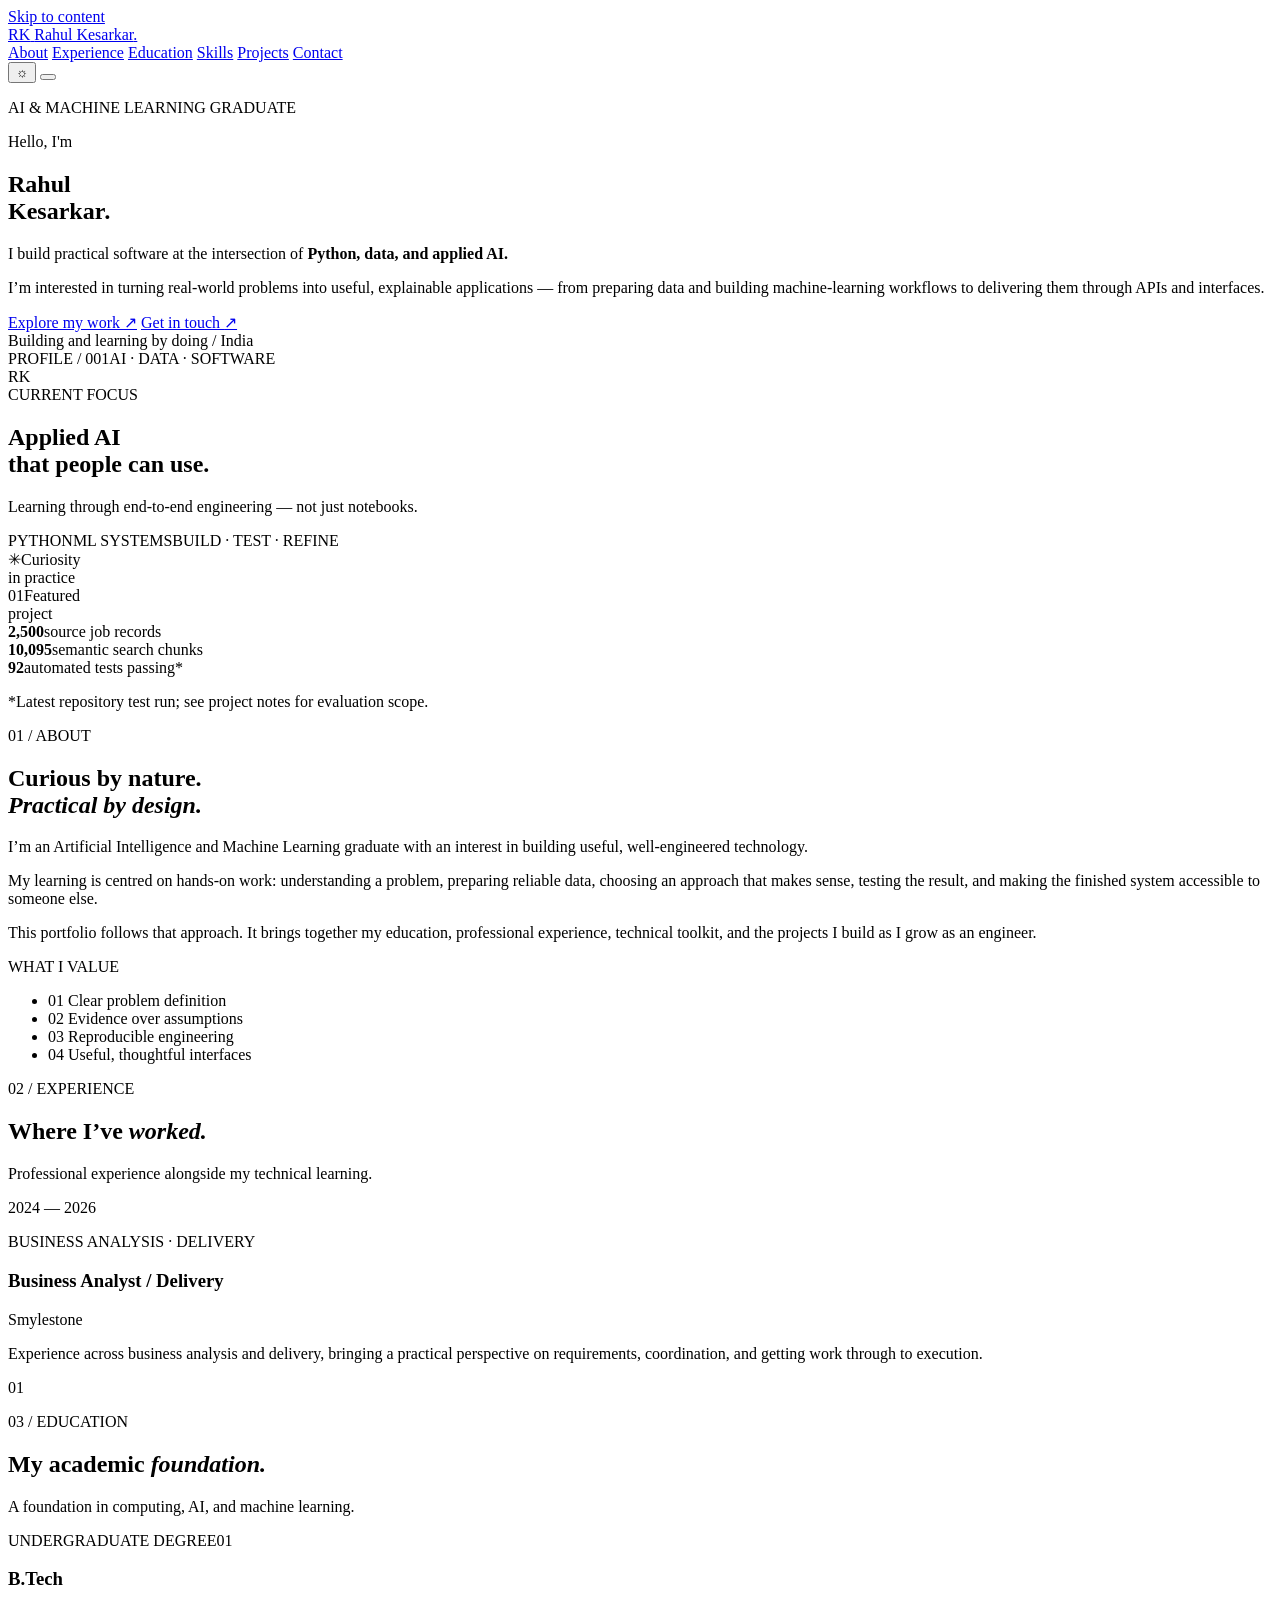
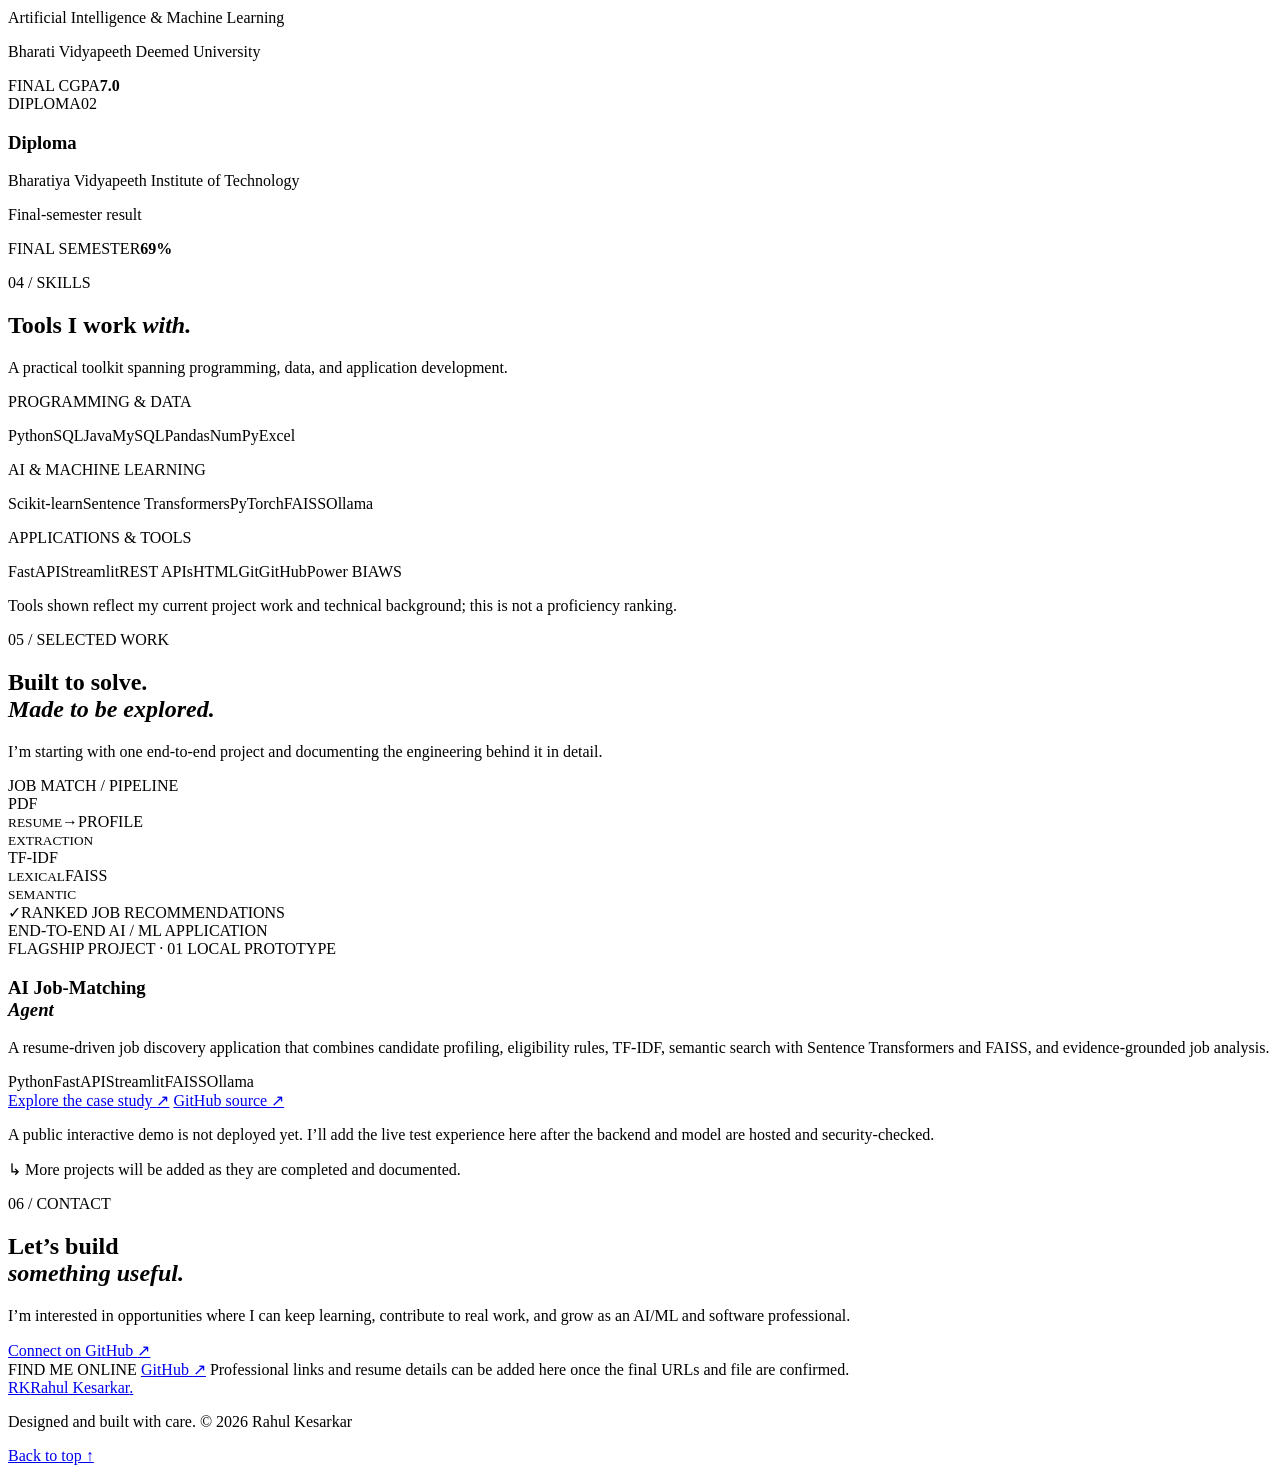
==== docs/index.html @ e71d7a80 "Build complete personal portfolio homepage" ====
<!doctype html>
<html lang="en">
<head>
  <meta charset="utf-8">
  <meta name="viewport" content="width=device-width, initial-scale=1">
  <meta name="theme-color" content="#0a1111">
  <meta name="description" content="Rahul Kesarkar — Artificial Intelligence and Machine Learning graduate building practical Python, data, and AI applications.">
  <meta property="og:title" content="Rahul Kesarkar | AI & Machine Learning">
  <meta property="og:description" content="A personal portfolio featuring applied AI/ML work, experience, education, and skills.">
  <title>Rahul Kesarkar — AI & Machine Learning</title>
  <link rel="preconnect" href="https://fonts.googleapis.com">
  <link rel="preconnect" href="https://fonts.gstatic.com" crossorigin>
  <link href="https://fonts.googleapis.com/css2?family=DM+Mono:wght@400;500&family=DM+Sans:wght@400;500;600;700&family=Manrope:wght@400;500;600;700;800&display=swap" rel="stylesheet">
  <link rel="stylesheet" href="assets/css/site.css">
  <script src="assets/js/site.js" defer></script>
</head>
<body>
  <a class="skip-link" href="#main">Skip to content</a>
  <header class="site-header">
    <div class="nav-shell">
      <a class="brand" href="#home" aria-label="Rahul Kesarkar home">
        <span class="brand-mark">RK</span>
        <span class="brand-name">Rahul Kesarkar<span class="brand-dot">.</span></span>
      </a>
      <nav class="desktop-nav" aria-label="Main navigation">
        <a href="#about">About</a>
        <a href="#experience">Experience</a>
        <a href="#education">Education</a>
        <a href="#skills">Skills</a>
        <a href="#projects">Projects</a>
        <a href="#contact">Contact</a>
      </nav>
      <div class="nav-actions">
        <button class="theme-toggle" type="button" aria-label="Switch to light theme" title="Toggle colour theme">
          <span class="theme-icon" aria-hidden="true">☼</span>
        </button>
        <button class="menu-toggle" type="button" aria-expanded="false" aria-controls="mobile-nav" aria-label="Open menu">
          <span></span><span></span>
        </button>
      </div>
    </div>
    <nav class="mobile-nav" id="mobile-nav" aria-label="Mobile navigation" hidden>
      <a href="#about">About</a>
      <a href="#experience">Experience</a>
      <a href="#education">Education</a>
      <a href="#skills">Skills</a>
      <a href="#projects">Projects</a>
      <a href="#contact">Contact</a>
    </nav>
  </header>

  <main id="main">
    <section class="hero section-shell" id="home">
      <div class="hero-copy" data-reveal>
        <p class="eyebrow"><span class="eyebrow-line"></span> AI & MACHINE LEARNING GRADUATE</p>
        <p class="hero-intro">Hello, I'm</p>
        <h1>Rahul<br><span>Kesarkar</span><i class="hero-period">.</i></h1>
        <p class="hero-lede">I build practical software at the intersection of <strong>Python, data, and applied AI.</strong></p>
        <p class="hero-description">I’m interested in turning real-world problems into useful, explainable applications — from preparing data and building machine-learning workflows to delivering them through APIs and interfaces.</p>
        <div class="hero-cta">
          <a class="button button-primary" href="#projects">Explore my work <span aria-hidden="true">↗</span></a>
          <a class="text-link" href="#contact">Get in touch <span aria-hidden="true">↗</span></a>
        </div>
        <div class="hero-meta">
          <span><span class="status-dot"></span> Building and learning by doing</span>
          <span class="meta-divider">/</span>
          <span>India</span>
        </div>
      </div>

      <div class="hero-art" data-reveal>
        <div class="orbit orbit-one"></div>
        <div class="orbit orbit-two"></div>
        <div class="profile-panel">
          <div class="panel-topline"><span>PROFILE / 001</span><span>AI · DATA · SOFTWARE</span></div>
          <div class="monogram">R<span>K</span></div>
          <div class="profile-caption">
            <span class="micro-label">CURRENT FOCUS</span>
            <h2>Applied AI<br>that people can use.</h2>
            <p>Learning through end-to-end engineering — not just notebooks.</p>
          </div>
          <div class="panel-bottomline"><span>PYTHON</span><span>ML SYSTEMS</span><span>BUILD · TEST · REFINE</span></div>
        </div>
        <div class="floating-note note-top"><span class="note-symbol">✳</span><span>Curiosity<br>in practice</span></div>
        <div class="floating-note note-bottom"><span class="note-number">01</span><span>Featured<br>project</span></div>
      </div>
    </section>

    <section class="proof-strip section-shell" aria-label="Featured project facts" data-reveal>
      <div class="proof-item"><strong>2,500</strong><span>source job records</span></div>
      <div class="proof-item"><strong>10,095</strong><span>semantic search chunks</span></div>
      <div class="proof-item"><strong>92</strong><span>automated tests passing*</span></div>
      <p class="proof-note">*Latest repository test run; see project notes for evaluation scope.</p>
    </section>

    <section class="content-section section-shell" id="about">
      <div class="section-heading" data-reveal>
        <p class="eyebrow">01 / ABOUT</p>
        <h2>Curious by nature.<br><em>Practical by design.</em></h2>
      </div>
      <div class="about-grid">
        <div class="about-main" data-reveal>
          <p class="body-lead">I’m an Artificial Intelligence and Machine Learning graduate with an interest in building useful, well-engineered technology.</p>
          <p>My learning is centred on hands-on work: understanding a problem, preparing reliable data, choosing an approach that makes sense, testing the result, and making the finished system accessible to someone else.</p>
          <p>This portfolio follows that approach. It brings together my education, professional experience, technical toolkit, and the projects I build as I grow as an engineer.</p>
        </div>
        <div class="about-aside" data-reveal>
          <div class="aside-rule"></div>
          <p class="micro-label">WHAT I VALUE</p>
          <ul class="value-list">
            <li><span>01</span> Clear problem definition</li>
            <li><span>02</span> Evidence over assumptions</li>
            <li><span>03</span> Reproducible engineering</li>
            <li><span>04</span> Useful, thoughtful interfaces</li>
          </ul>
        </div>
      </div>
    </section>

    <section class="content-section section-shell" id="experience">
      <div class="section-heading section-heading-row" data-reveal>
        <div><p class="eyebrow">02 / EXPERIENCE</p><h2>Where I’ve <em>worked.</em></h2></div>
        <p class="section-aside-copy">Professional experience alongside my technical learning.</p>
      </div>
      <article class="timeline-card" data-reveal>
        <div class="timeline-date">2024 — 2026</div>
        <div class="timeline-marker"><span></span></div>
        <div class="timeline-content">
          <p class="micro-label">BUSINESS ANALYSIS · DELIVERY</p>
          <h3>Business Analyst / Delivery</h3>
          <p class="company-name">Smylestone</p>
          <p class="timeline-description">Experience across business analysis and delivery, bringing a practical perspective on requirements, coordination, and getting work through to execution.</p>
        </div>
        <span class="timeline-index">01</span>
      </article>
    </section>

    <section class="content-section section-shell" id="education">
      <div class="section-heading section-heading-row" data-reveal>
        <div><p class="eyebrow">03 / EDUCATION</p><h2>My academic <em>foundation.</em></h2></div>
        <p class="section-aside-copy">A foundation in computing, AI, and machine learning.</p>
      </div>
      <div class="education-grid">
        <article class="education-card education-featured" data-reveal>
          <div class="edu-top"><span class="micro-label">UNDERGRADUATE DEGREE</span><span class="edu-index">01</span></div>
          <h3>B.Tech</h3>
          <p class="edu-speciality">Artificial Intelligence & Machine Learning</p>
          <p class="edu-institution">Bharati Vidyapeeth Deemed University</p>
          <div class="edu-result"><span>FINAL CGPA</span><strong>7.0</strong></div>
        </article>
        <article class="education-card" data-reveal>
          <div class="edu-top"><span class="micro-label">DIPLOMA</span><span class="edu-index">02</span></div>
          <h3>Diploma</h3>
          <p class="edu-speciality">Bharatiya Vidyapeeth Institute of Technology</p>
          <p class="edu-institution">Final-semester result</p>
          <div class="edu-result"><span>FINAL SEMESTER</span><strong>69%</strong></div>
        </article>
      </div>
    </section>

    <section class="content-section section-shell" id="skills">
      <div class="section-heading section-heading-row" data-reveal>
        <div><p class="eyebrow">04 / SKILLS</p><h2>Tools I work <em>with.</em></h2></div>
        <p class="section-aside-copy">A practical toolkit spanning programming, data, and application development.</p>
      </div>
      <div class="skills-layout">
        <div class="skill-group" data-reveal>
          <p class="micro-label">PROGRAMMING & DATA</p>
          <div class="skill-tags"><span>Python</span><span>SQL</span><span>Java</span><span>MySQL</span><span>Pandas</span><span>NumPy</span><span>Excel</span></div>
        </div>
        <div class="skill-group" data-reveal>
          <p class="micro-label">AI & MACHINE LEARNING</p>
          <div class="skill-tags"><span>Scikit-learn</span><span>Sentence Transformers</span><span>PyTorch</span><span>FAISS</span><span>Ollama</span></div>
        </div>
        <div class="skill-group" data-reveal>
          <p class="micro-label">APPLICATIONS & TOOLS</p>
          <div class="skill-tags"><span>FastAPI</span><span>Streamlit</span><span>REST APIs</span><span>HTML</span><span>Git</span><span>GitHub</span><span>Power BI</span><span>AWS</span></div>
        </div>
      </div>
      <p class="skills-footnote">Tools shown reflect my current project work and technical background; this is not a proficiency ranking.</p>
    </section>

    <section class="content-section section-shell projects-section" id="projects">
      <div class="section-heading section-heading-row" data-reveal>
        <div><p class="eyebrow">05 / SELECTED WORK</p><h2>Built to solve.<br><em>Made to be explored.</em></h2></div>
        <p class="section-aside-copy">I’m starting with one end-to-end project and documenting the engineering behind it in detail.</p>
      </div>
      <article class="project-feature" data-reveal>
        <div class="project-visual">
          <div class="visual-grid"></div>
          <div class="visual-window">
            <div class="window-bar"><i></i><i></i><i></i><span>JOB MATCH / PIPELINE</span></div>
            <div class="pipeline-row"><span class="pipeline-node">PDF<br><small>RESUME</small></span><b>→</b><span class="pipeline-node">PROFILE<br><small>EXTRACTION</small></span></div>
            <div class="pipeline-row"><span class="pipeline-node pipeline-accent">TF-IDF<br><small>LEXICAL</small></span><span class="pipeline-node pipeline-accent">FAISS<br><small>SEMANTIC</small></span></div>
            <div class="pipeline-result"><span class="result-check">✓</span><span>RANKED JOB RECOMMENDATIONS</span></div>
          </div>
          <span class="visual-caption">END-TO-END AI / ML APPLICATION</span>
        </div>
        <div class="project-copy">
          <div class="project-top"><span class="micro-label">FLAGSHIP PROJECT · 01</span><span class="project-status"><i></i> LOCAL PROTOTYPE</span></div>
          <h3>AI Job-Matching<br><em>Agent</em></h3>
          <p>A resume-driven job discovery application that combines candidate profiling, eligibility rules, TF-IDF, semantic search with Sentence Transformers and FAISS, and evidence-grounded job analysis.</p>
          <div class="project-stack"><span>Python</span><span>FastAPI</span><span>Streamlit</span><span>FAISS</span><span>Ollama</span></div>
          <div class="project-links">
            <a class="button button-primary" href="projects/ai-job-matching-agent.html">Explore the case study <span aria-hidden="true">↗</span></a>
            <a class="text-link" href="https://github.com/rahulkesarkar/ai-job-matching-agent" target="_blank" rel="noopener noreferrer">GitHub source <span aria-hidden="true">↗</span></a>
          </div>
          <p class="project-disclaimer">A public interactive demo is not deployed yet. I’ll add the live test experience here after the backend and model are hosted and security-checked.</p>
        </div>
      </article>
      <p class="coming-note"><span>↳</span> More projects will be added as they are completed and documented.</p>
    </section>

    <section class="contact-section section-shell" id="contact">
      <div class="contact-inner" data-reveal>
        <p class="eyebrow">06 / CONTACT</p>
        <h2>Let’s build<br><em>something useful.</em></h2>
        <p>I’m interested in opportunities where I can keep learning, contribute to real work, and grow as an AI/ML and software professional.</p>
        <a class="button button-primary" href="https://github.com/rahulkesarkar" target="_blank" rel="noopener noreferrer">Connect on GitHub <span aria-hidden="true">↗</span></a>
      </div>
      <div class="contact-side" data-reveal>
        <span class="micro-label">FIND ME ONLINE</span>
        <a href="https://github.com/rahulkesarkar" target="_blank" rel="noopener noreferrer">GitHub <span aria-hidden="true">↗</span></a>
        <span class="contact-note">Professional links and resume details can be added here once the final URLs and file are confirmed.</span>
      </div>
    </section>
  </main>

  <footer class="site-footer section-shell">
    <a class="brand footer-brand" href="#home"><span class="brand-mark">RK</span><span class="brand-name">Rahul Kesarkar<span class="brand-dot">.</span></span></a>
    <p>Designed and built with care. <span>© <span id="year">2026</span> Rahul Kesarkar</span></p>
    <a class="back-top" href="#home">Back to top ↑</a>
  </footer>
</body>
</html>
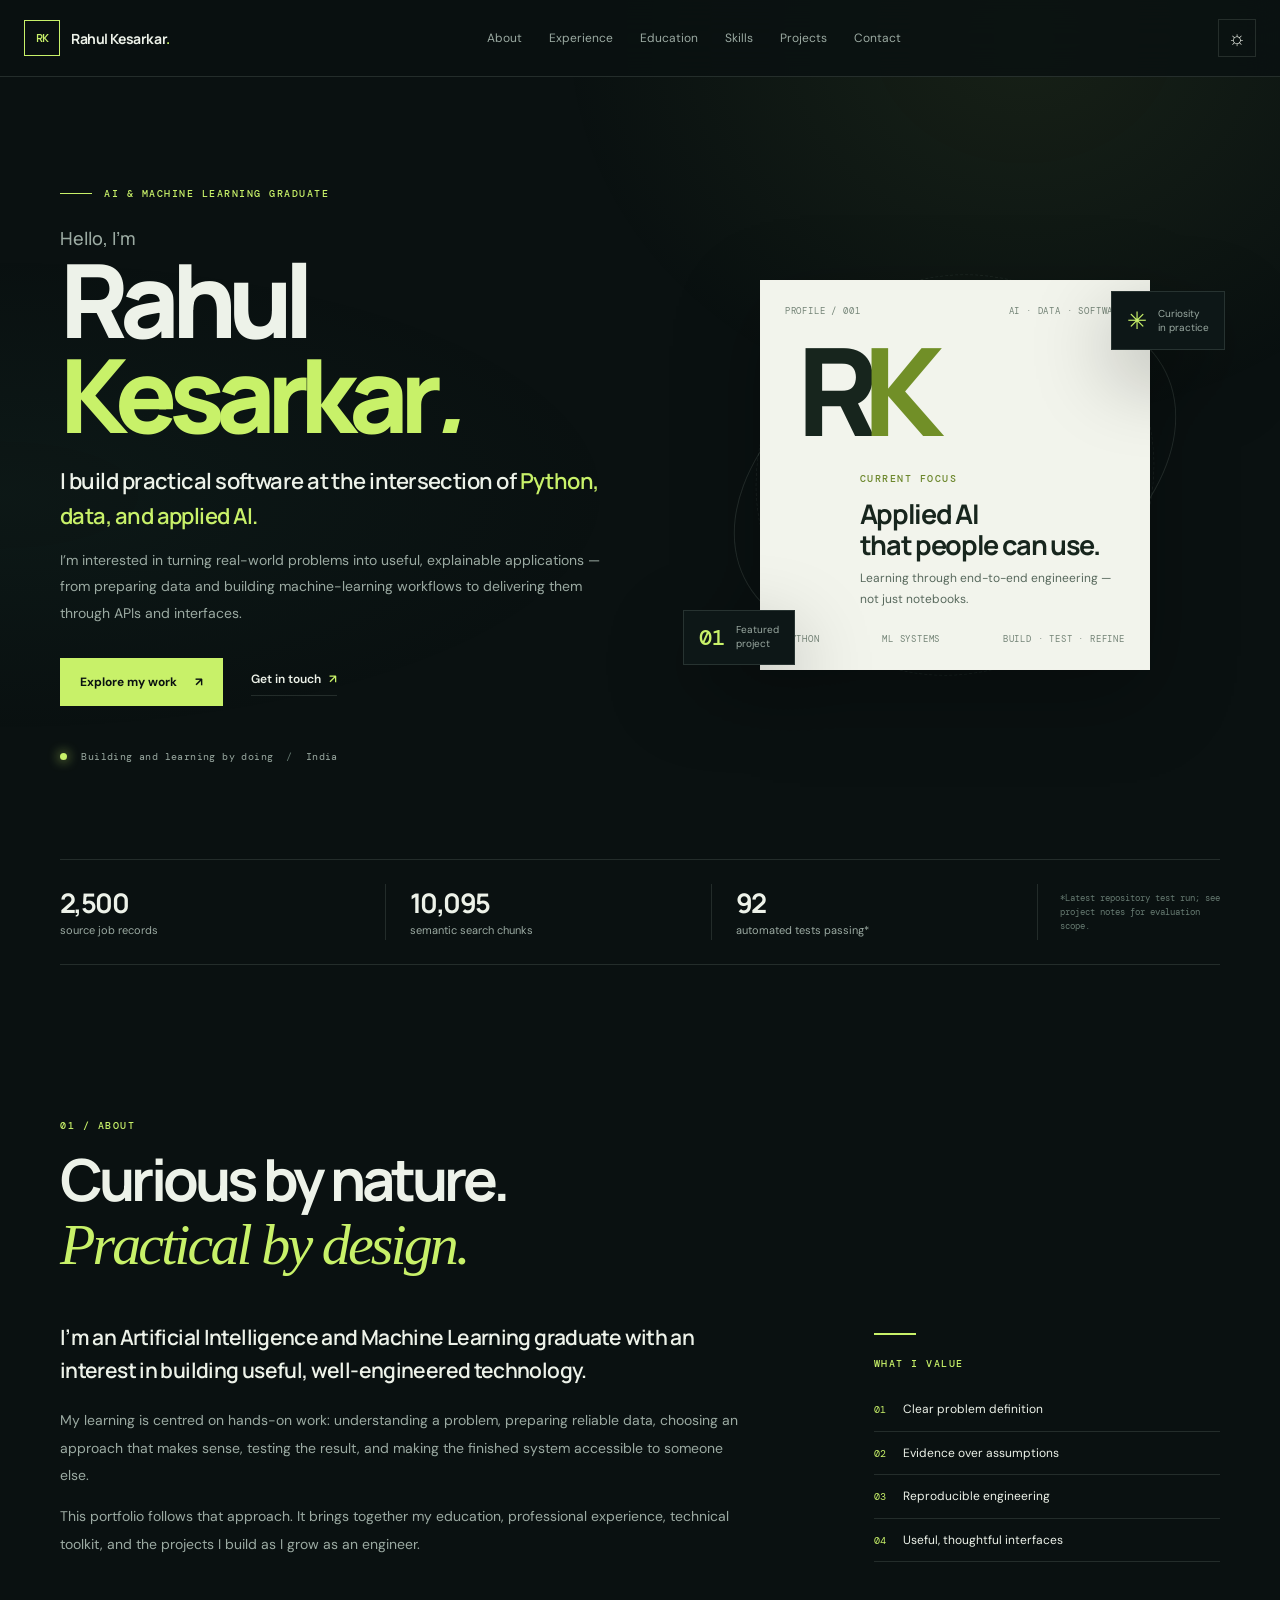
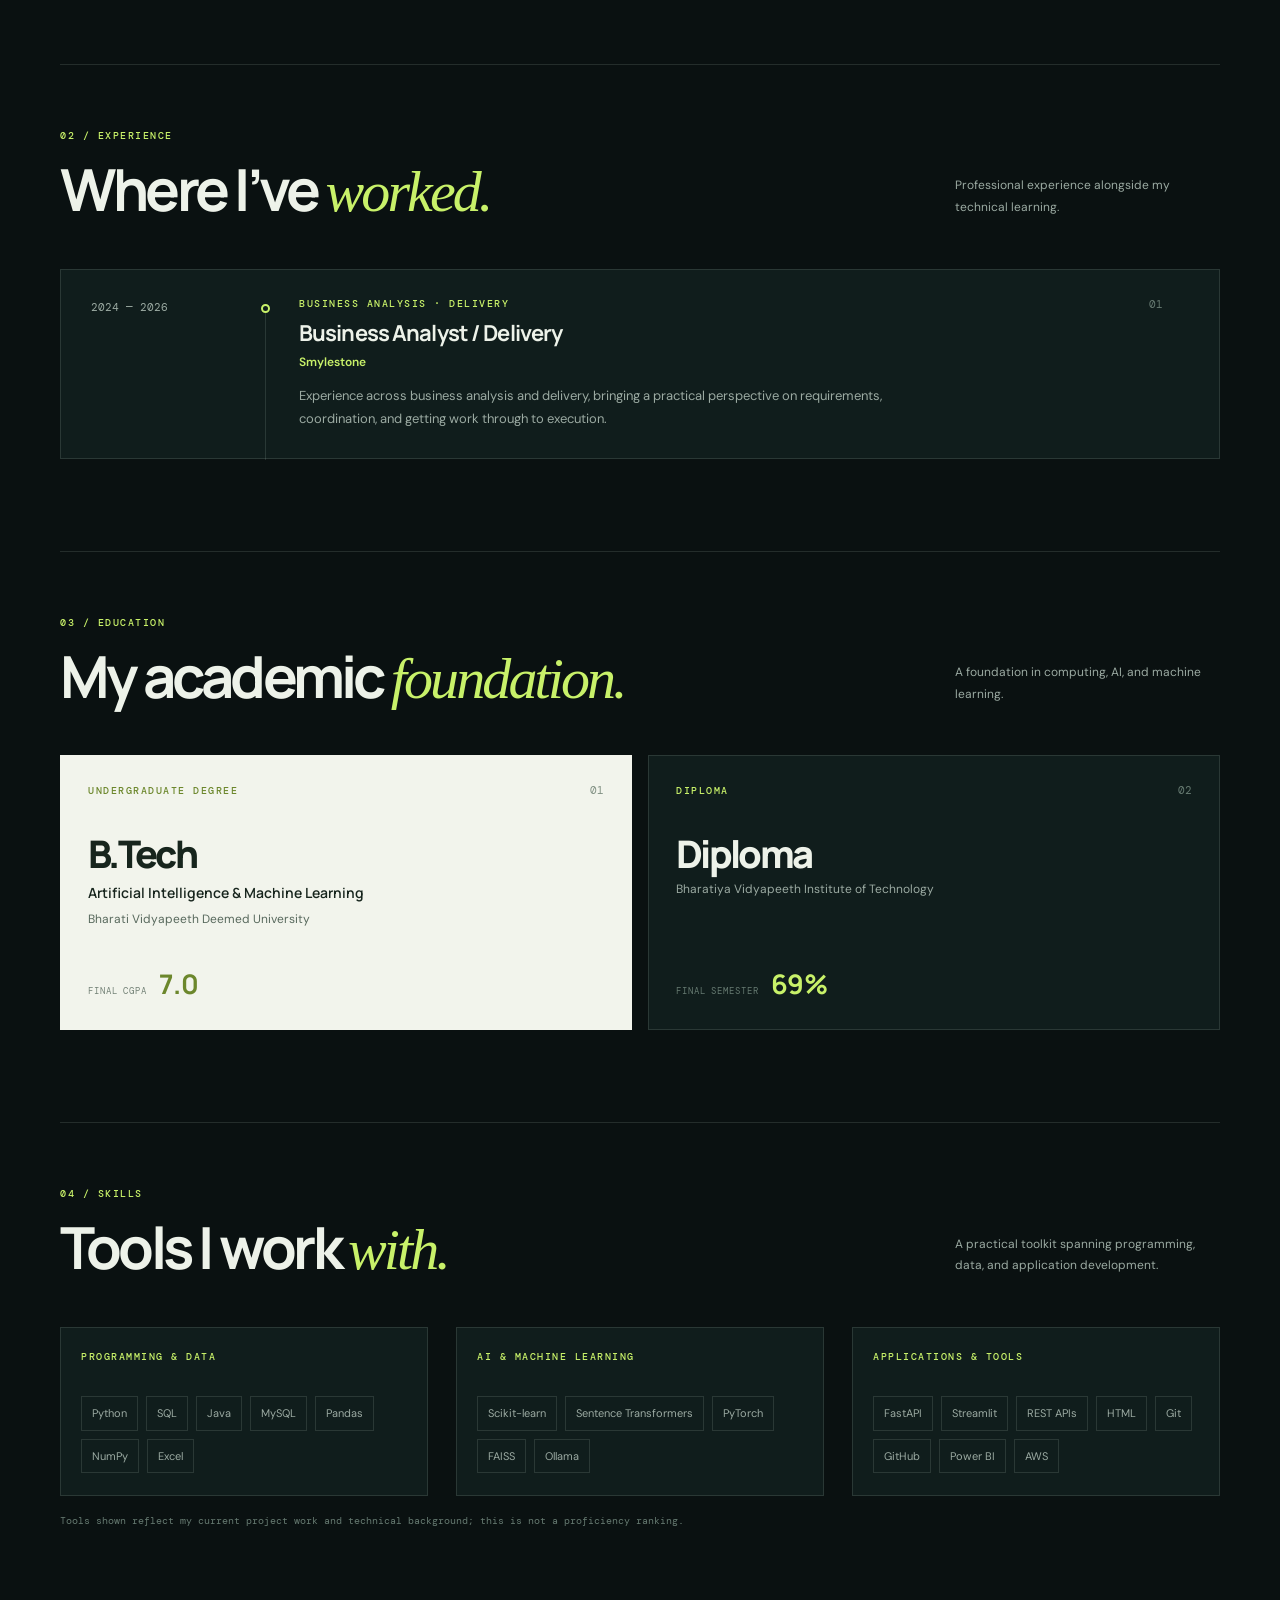
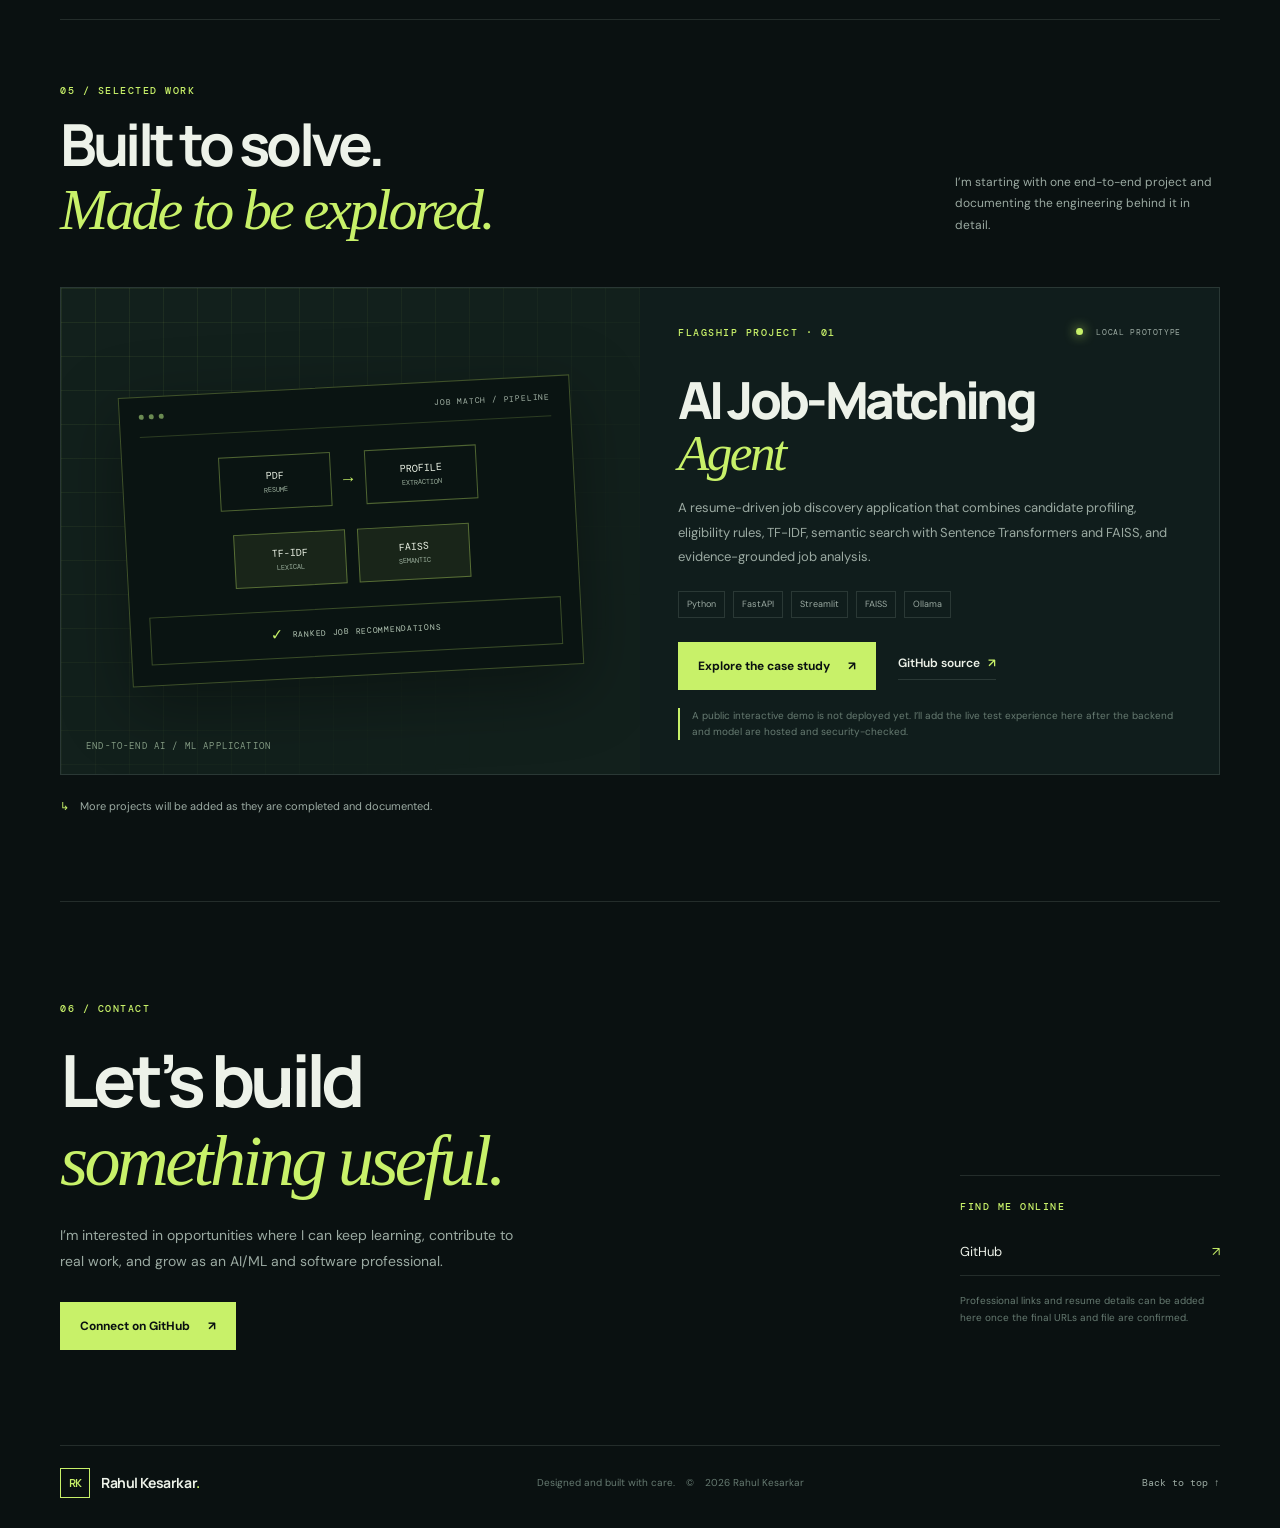
==== commit b80136cf: "Correct diploma institution presentation" ====
--- a/docs/index.html
+++ b/docs/index.html
@@ -151,8 +151,7 @@
         <article class="education-card" data-reveal>
           <div class="edu-top"><span class="micro-label">DIPLOMA</span><span class="edu-index">02</span></div>
           <h3>Diploma</h3>
-          <p class="edu-speciality">Bharatiya Vidyapeeth Institute of Technology</p>
-          <p class="edu-institution">Final-semester result</p>
+          <p class="edu-institution">Bharatiya Vidyapeeth Institute of Technology</p>
           <div class="edu-result"><span>FINAL SEMESTER</span><strong>69%</strong></div>
         </article>
       </div>
--- a/docs/assets/css/site.css
+++ b/docs/assets/css/site.css
@@ -0,0 +1,285 @@
+:root{
+  color-scheme:dark;
+  --bg:#0a1111;--bg-soft:#0d1717;--panel:#101d1c;--panel-2:#142321;
+  --text:#edf2e9;--muted:#9baaa2;--subtle:#667a71;--line:rgba(212,235,219,.13);
+  --accent:#c8f169;--accent-2:#a7cf58;--ink:#0a1111;--header:rgba(10,17,17,.84);
+  --shadow:0 26px 80px rgba(0,0,0,.28);--radius:4px;
+}
+[data-theme="light"]{
+  color-scheme:light;--bg:#f3f5ef;--bg-soft:#e9eee5;--panel:#fff;--panel-2:#edf2e8;
+  --text:#17221d;--muted:#586960;--subtle:#78877d;--line:rgba(22,46,32,.15);
+  --accent:#718f27;--accent-2:#58731c;--ink:#fff;--header:rgba(243,245,239,.88);
+  --shadow:0 26px 80px rgba(29,49,35,.10);
+}
+*{box-sizing:border-box}
+html{scroll-behavior:smooth;scroll-padding-top:100px}
+body{margin:0;background:var(--bg);color:var(--text);font-family:"DM Sans",Arial,sans-serif;font-size:16px;line-height:1.7;transition:background .25s,color .25s}
+body:before{content:"";position:fixed;inset:0;pointer-events:none;z-index:-1;background:radial-gradient(ellipse at 80% 4%,rgba(155,196,86,.09),transparent 32%),radial-gradient(ellipse at 0% 55%,rgba(47,110,91,.08),transparent 34%)}
+a{color:inherit;text-decoration:none}
+button{font:inherit}
+::selection{background:var(--accent);color:var(--ink)}
+.skip-link{position:absolute;left:14px;top:-60px;z-index:1000;padding:10px 16px;background:var(--accent);color:var(--ink)}
+.skip-link:focus{top:10px}
+.section-shell{width:min(1160px,calc(100% - 64px));margin-inline:auto}
+.site-header{position:sticky;top:0;z-index:100;background:var(--header);border-bottom:1px solid var(--line);backdrop-filter:blur(18px)}
+.nav-shell{width:min(1280px,calc(100% - 48px));height:76px;margin:auto;display:flex;align-items:center;justify-content:space-between;gap:28px}
+.brand{display:inline-flex;align-items:center;gap:11px;white-space:nowrap}
+.brand-mark{width:36px;height:36px;display:grid;place-items:center;border:1px solid var(--accent);color:var(--accent);font:500 12px "DM Mono",monospace;letter-spacing:-1px}
+.brand-name{font:700 14px "Manrope",sans-serif;letter-spacing:-.03em}
+.brand-dot,.hero-period{color:var(--accent)}
+.desktop-nav{display:flex;align-items:center;gap:clamp(14px,2.1vw,30px)}
+.desktop-nav a,.mobile-nav a{font-size:12px;color:var(--muted);transition:color .2s}
+.desktop-nav a:hover,.mobile-nav a:hover{color:var(--accent)}
+.nav-actions{display:flex;gap:10px;align-items:center}
+.theme-toggle,.menu-toggle{width:38px;height:38px;border:1px solid var(--line);background:transparent;color:var(--text);cursor:pointer;display:grid;place-items:center}
+.theme-icon{font-size:20px;line-height:1}
+.menu-toggle{display:none;gap:5px;align-content:center;padding:9px}
+.menu-toggle span{display:block;width:17px;height:1px;background:var(--text)}
+.mobile-nav{display:none}
+.hero{min-height:690px;padding-block:110px 96px;display:grid;grid-template-columns:1.04fr .96fr;gap:55px;align-items:center}
+.eyebrow,.micro-label{font:500 10px "DM Mono",monospace;letter-spacing:.15em;color:var(--accent)}
+.eyebrow{display:flex;align-items:center;gap:12px;margin:0 0 26px}
+.eyebrow-line{width:32px;height:1px;background:var(--accent)}
+.hero-intro{margin:0;color:var(--muted);font:500 18px "Manrope",sans-serif}
+h1,h2,h3,p{margin-top:0}
+.hero h1{margin:2px 0 22px;font:800 clamp(64px,8vw,106px)/.93 "Manrope",sans-serif;letter-spacing:-.085em}
+.hero h1 span{color:var(--accent)}
+.hero-lede{max-width:570px;margin-bottom:14px;font:600 clamp(18px,2vw,22px)/1.55 "Manrope",sans-serif;letter-spacing:-.025em}
+.hero-lede strong{color:var(--accent);font-weight:600}
+.hero-description{max-width:550px;color:var(--muted);font-size:14px;line-height:1.9}
+.hero-cta{display:flex;align-items:center;gap:28px;margin-top:32px}
+.button{min-height:48px;padding:0 20px;display:inline-flex;gap:18px;align-items:center;justify-content:center;font:700 12px "DM Sans",sans-serif;transition:transform .2s,background .2s,color .2s}
+.button:hover{transform:translateY(-2px)}
+.button-primary{background:var(--accent);color:var(--ink)}
+.button-primary:hover{background:var(--accent-2);color:#fff}
+.text-link{font-size:12px;font-weight:600;color:var(--text);border-bottom:1px solid var(--line);padding-bottom:5px}
+.text-link span{color:var(--accent);margin-left:5px}
+.hero-meta{display:flex;align-items:center;gap:13px;margin-top:44px;color:var(--muted);font:10px "DM Mono",monospace;letter-spacing:.04em}
+.status-dot,.project-status i{width:7px;height:7px;display:inline-block;border-radius:50%;background:var(--accent);margin-right:8px;box-shadow:0 0 12px var(--accent)}
+.meta-divider{color:var(--subtle)}
+.hero-art{position:relative;min-height:455px;display:grid;place-items:center}
+.orbit{position:absolute;border:1px solid var(--line);border-radius:50%;transform:rotate(-26deg)}
+.orbit-one{width:470px;height:300px}
+.orbit-two{width:390px;height:410px;transform:rotate(41deg);border-style:dashed;opacity:.55}
+.profile-panel{position:relative;z-index:1;width:min(100%,390px);min-height:390px;padding:24px;background:#f2f4ec;color:#17251d;border:1px solid rgba(242,244,236,.85);box-shadow:var(--shadow);display:flex;flex-direction:column;justify-content:space-between}
+.panel-topline,.panel-bottomline{display:flex;justify-content:space-between;gap:12px;color:var(--subtle);font:9px "DM Mono",monospace;letter-spacing:.09em}
+/* Warm-white contrast panels: a restrained paper tone against the dark canvas. */
+.profile-panel .panel-topline,.profile-panel .panel-bottomline{color:#748477}
+.profile-panel .micro-label{color:#6c872c}
+.profile-panel .monogram{color:#17251d}
+.profile-panel .monogram span{color:#718f27}
+.profile-panel .profile-caption h2{color:#17251d}
+.profile-panel .profile-caption p{color:#58695d}
+.monogram{font:800 122px/.8 "Manrope",sans-serif;letter-spacing:-.13em;color:var(--text);padding-left:12px}
+.monogram span{color:var(--accent)}
+.profile-caption{max-width:265px;margin-left:auto}
+.profile-caption h2{margin:8px 0;font:700 27px/1.15 "Manrope",sans-serif;letter-spacing:-.05em}
+.profile-caption p{margin:0;color:var(--muted);font-size:12px}
+.floating-note{position:absolute;z-index:2;display:flex;align-items:center;gap:11px;padding:12px 15px;background:var(--bg-soft);border:1px solid var(--line);box-shadow:var(--shadow);font-size:10px;line-height:1.4;color:var(--muted)}
+.note-top{top:43px;right:-5px}.note-bottom{bottom:38px;left:-7px}
+.note-symbol{font-size:24px;color:var(--accent)}.note-number{font:500 22px "DM Mono",monospace;color:var(--accent)}
+.proof-strip{display:grid;grid-template-columns:repeat(3,1fr) auto;align-items:center;border-block:1px solid var(--line);padding-block:24px;margin-bottom:90px}
+.proof-item{padding-inline:24px;border-right:1px solid var(--line);display:flex;flex-direction:column}
+.proof-item:first-child{padding-left:0}
+.proof-item strong{font:700 27px "Manrope",sans-serif;letter-spacing:-.06em}
+.proof-item span{font-size:11px;color:var(--muted)}
+.proof-note{max-width:160px;margin:0 0 0 22px;font:9px/1.6 "DM Mono",monospace;color:var(--subtle)}
+.content-section{padding-block:64px 92px;border-bottom:1px solid var(--line)}
+.section-heading{margin-bottom:45px}
+.section-heading .eyebrow{margin-bottom:16px}
+.section-heading h2,.contact-inner h2{margin:0;font:700 clamp(37px,5vw,58px)/1.08 "Manrope",sans-serif;letter-spacing:-.065em}
+.section-heading h2 em,.contact-inner h2 em,.project-copy h3 em{font-family:Georgia,serif;font-weight:400;color:var(--accent);letter-spacing:-.05em}
+.section-heading-row{display:flex;align-items:end;justify-content:space-between;gap:30px}
+.section-aside-copy{max-width:265px;margin:0 0 5px;color:var(--muted);font-size:12px;line-height:1.8}
+.about-grid{display:grid;grid-template-columns:1.35fr .65fr;gap:95px}
+.about-main{max-width:680px}
+.body-lead{font:600 21px/1.55 "Manrope",sans-serif;letter-spacing:-.03em}
+.about-main p:not(.body-lead){color:var(--muted);font-size:14px;line-height:1.95}
+.about-aside{padding-top:12px}
+.aside-rule{width:42px;height:2px;margin-bottom:22px;background:var(--accent)}
+.about-aside .micro-label{margin-bottom:18px}
+.value-list{list-style:none;padding:0;margin:0}
+.value-list li{padding:11px 0;border-bottom:1px solid var(--line);font-size:12px}
+.value-list li span{margin-right:14px;font:10px "DM Mono",monospace;color:var(--accent)}
+.timeline-card{display:grid;grid-template-columns:140px 22px 1fr 40px;gap:23px;align-items:start;padding:27px 30px;background:var(--panel);border:1px solid var(--line)}
+.timeline-date{padding-top:3px;color:var(--muted);font:11px "DM Mono",monospace}
+.timeline-marker{display:flex;justify-content:center;padding-top:7px;height:100%;position:relative}
+.timeline-marker:after{content:"";position:absolute;top:16px;bottom:-29px;width:1px;background:var(--line)}
+.timeline-marker span{width:9px;height:9px;border:2px solid var(--accent);border-radius:50%;background:var(--panel);z-index:1}
+.timeline-content .micro-label{margin-bottom:8px}
+.timeline-content h3{font:700 22px "Manrope",sans-serif;letter-spacing:-.04em;margin:0}
+.company-name{color:var(--accent);font-size:12px;font-weight:600;margin:4px 0 12px}
+.timeline-description{max-width:590px;margin:0;color:var(--muted);font-size:13px;line-height:1.8}
+.timeline-index,.edu-index{font:11px "DM Mono",monospace;color:var(--subtle)}
+.education-grid{display:grid;grid-template-columns:1fr 1fr;gap:16px}
+.education-card{position:relative;min-height:275px;padding:27px;background:var(--panel);border:1px solid var(--line);display:flex;flex-direction:column;align-items:flex-start}
+.education-featured{background:#f2f4ec;border-color:#f2f4ec;color:#17251d}.education-featured .micro-label{color:#6c872c}.education-featured .edu-index{color:#819083}.education-featured h3,.education-featured .edu-speciality{color:#17251d}.education-featured .edu-institution{color:#58695d}.education-featured .edu-result span{color:#738176}.education-featured .edu-result strong{color:#6c872c}
+.edu-top{width:100%;display:flex;align-items:center;justify-content:space-between}
+.education-card h3{margin:30px 0 0;font:800 38px "Manrope",sans-serif;letter-spacing:-.07em}
+.edu-speciality{margin:4px 0 7px;font:600 14px "Manrope",sans-serif}
+.edu-institution{margin:0;color:var(--muted);font-size:12px}
+.edu-result{display:flex;align-items:baseline;gap:12px;margin-top:auto;padding-top:21px}
+.edu-result span{font:9px "DM Mono",monospace;letter-spacing:.1em;color:var(--subtle)}
+.edu-result strong{font:700 27px "Manrope",sans-serif;color:var(--accent)}
+.skills-layout{display:grid;grid-template-columns:repeat(3,1fr);gap:28px}
+.skill-group{padding:22px 20px;border:1px solid var(--line);background:var(--panel)}
+.skill-group .micro-label{margin-bottom:18px;min-height:28px}
+.skill-tags,.project-stack{display:flex;flex-wrap:wrap;gap:8px}
+.skill-tags span,.project-stack span{padding:7px 10px;border:1px solid var(--line);font-size:11px;color:var(--muted)}
+.skills-footnote{margin:18px 0 0;color:var(--subtle);font:10px "DM Mono",monospace}
+.projects-section{padding-bottom:85px}
+.project-feature{display:grid;grid-template-columns:1fr 1fr;min-height:420px;border:1px solid var(--line);background:var(--panel)}
+.project-visual{position:relative;overflow:hidden;min-height:420px;background:#12201c;display:grid;place-items:center}
+[data-theme="light"] .project-visual{background:#dfe9d9}
+.visual-grid{position:absolute;inset:0;background-image:linear-gradient(rgba(200,241,105,.08) 1px,transparent 1px),linear-gradient(90deg,rgba(200,241,105,.08) 1px,transparent 1px);background-size:34px 34px;mask-image:linear-gradient(135deg,black,transparent 85%)}
+.visual-window{position:relative;width:78%;padding:0 19px 20px;background:#0a1412;border:1px solid rgba(200,241,105,.28);box-shadow:0 20px 70px rgba(0,0,0,.35);transform:rotate(-3deg)}
+.window-bar{height:40px;display:flex;align-items:center;gap:5px;border-bottom:1px solid rgba(200,241,105,.18);color:#a6b6a9;font:8px "DM Mono",monospace;letter-spacing:.1em}
+.window-bar i{width:5px;height:5px;border-radius:50%;background:#6b8b52}.window-bar span{margin-left:auto}
+.pipeline-row{display:flex;align-items:center;justify-content:center;gap:12px;margin-top:24px;color:#c8f169;font:17px "DM Mono",monospace}
+.pipeline-node{min-width:112px;padding:13px 8px;text-align:center;border:1px solid rgba(200,241,105,.36);color:#ecf3e6;font:10px "DM Mono",monospace}
+.pipeline-node small{color:#9baf9d;font-size:7px}
+.pipeline-accent{background:rgba(200,241,105,.08)}
+.pipeline-result{display:flex;justify-content:center;align-items:center;gap:8px;margin-top:24px;padding:13px 6px;border:1px solid rgba(200,241,105,.25);color:#b9ccba;font:8px "DM Mono",monospace;letter-spacing:.09em}
+.result-check{color:#c8f169;font-size:15px}
+.visual-caption{position:absolute;bottom:22px;left:25px;color:#839a83;font:9px "DM Mono",monospace;letter-spacing:.13em}
+.project-copy{padding:38px 38px 34px;display:flex;flex-direction:column;align-items:flex-start}
+.project-top{width:100%;display:flex;justify-content:space-between;align-items:center;gap:12px}
+.project-status{color:var(--muted);font:8px "DM Mono",monospace;letter-spacing:.08em}
+.project-copy h3{margin:35px 0 18px;font:800 clamp(37px,4vw,52px)/1 "Manrope",sans-serif;letter-spacing:-.07em}
+.project-copy>p:not(.project-disclaimer){max-width:490px;color:var(--muted);font-size:13px;line-height:1.9}
+.project-stack{margin:8px 0 24px}
+.project-stack span{font-size:9px;padding:5px 8px}
+.project-links{display:flex;align-items:center;gap:22px;flex-wrap:wrap;margin-top:auto}
+.project-disclaimer{margin:18px 0 0;padding-left:12px;border-left:2px solid var(--accent);color:var(--subtle);font-size:10px;line-height:1.6}
+.coming-note{margin:22px 0 0;color:var(--muted);font-size:11px}.coming-note span{color:var(--accent);margin-right:8px}
+.contact-section{padding-block:100px 95px;display:grid;grid-template-columns:1fr 260px;gap:60px;align-items:end}
+.contact-inner h2{font-size:clamp(48px,6vw,72px)}
+.contact-inner>p:not(.eyebrow){max-width:470px;margin:21px 0 27px;color:var(--muted);font-size:14px;line-height:1.9}
+.contact-side{padding:24px 0;border-top:1px solid var(--line)}
+.contact-side .micro-label{display:block;margin-bottom:16px}
+.contact-side>a{display:flex;justify-content:space-between;padding:12px 0;border-bottom:1px solid var(--line);font-size:13px}
+.contact-side>a span{color:var(--accent)}
+.contact-note{display:block;margin-top:16px;color:var(--subtle);font-size:10px;line-height:1.7}
+.site-footer{padding-block:22px 30px;display:flex;align-items:center;justify-content:space-between;gap:20px;border-top:1px solid var(--line)}
+.footer-brand .brand-mark{width:30px;height:30px}
+.site-footer>p{margin:0;color:var(--subtle);font-size:10px}
+.site-footer>p span{margin-left:8px}
+.back-top{font:10px "DM Mono",monospace;color:var(--muted)}
+.back-top:hover{color:var(--accent)}
+[data-reveal]{opacity:0;transform:translateY(18px);transition:opacity .7s ease,transform .7s ease}
+[data-reveal].is-visible{opacity:1;transform:translateY(0)}
+/* Project case-study page */
+.project-hero{padding:78px 0 54px;border-bottom:1px solid var(--line)}
+.breadcrumb{display:flex;gap:10px;align-items:center;color:var(--subtle);font:10px "DM Mono",monospace;margin-bottom:33px}
+.breadcrumb a:hover{color:var(--accent)}
+.project-hero h1{max-width:900px;font:800 clamp(48px,7vw,82px)/.98 "Manrope",sans-serif;letter-spacing:-.08em;margin:0 0 22px}
+.project-hero h1 em{font:400 1em Georgia,serif;color:var(--accent);letter-spacing:-.06em}
+.project-hero-lede{max-width:720px;color:var(--muted);font-size:15px;line-height:1.9}
+.case-actions{display:flex;flex-wrap:wrap;align-items:center;gap:24px;margin-top:28px}
+.case-status{display:inline-flex;align-items:center;gap:8px;color:var(--muted);font:9px "DM Mono",monospace;letter-spacing:.08em}
+.case-status i{width:7px;height:7px;border-radius:50%;background:#e4b35c}
+.case-metrics{display:grid;grid-template-columns:repeat(4,1fr);border-bottom:1px solid var(--line)}
+.case-metric{padding:24px 20px;border-right:1px solid var(--line)}
+.case-metric:first-child{padding-left:0}.case-metric:last-child{border:0}
+.case-metric strong{display:block;font:700 27px "Manrope",sans-serif;letter-spacing:-.06em}
+.case-metric span{color:var(--muted);font-size:10px}
+.case-layout{display:grid;grid-template-columns:minmax(0,1fr) 310px;gap:62px;padding-block:56px 90px;align-items:start}
+.case-content{min-width:0}
+.case-section{padding:0 0 45px;margin-bottom:44px;border-bottom:1px solid var(--line);scroll-margin-top:110px}
+.case-section:last-child{border-bottom:0}
+.case-section .eyebrow{margin-bottom:15px}
+.case-section h2{font:700 32px/1.2 "Manrope",sans-serif;letter-spacing:-.05em;margin:0 0 18px}
+.case-section h2 em{font:400 1em Georgia,serif;color:var(--accent)}
+.case-section h3{font:700 18px "Manrope",sans-serif;margin:26px 0 9px}
+.case-section p,.case-section li{font-size:13px;color:var(--muted);line-height:1.9}
+.case-section ul{padding-left:20px}
+.case-section li{padding-left:4px;margin:5px 0}
+.case-section strong{color:var(--text);font-weight:600}
+.case-callout{margin-top:20px;padding:18px 20px;border-left:2px solid var(--accent);background:var(--panel);color:var(--muted);font-size:12px;line-height:1.8}
+.architecture{display:grid;gap:9px;margin:24px 0}
+.arch-row{display:grid;grid-template-columns:1fr 1fr;gap:9px}
+.arch-node{padding:14px 15px;background:var(--panel);border:1px solid var(--line)}
+.arch-node b{display:block;color:var(--text);font:600 12px "Manrope",sans-serif}
+.arch-node span{font:9px "DM Mono",monospace;color:var(--muted)}
+.arch-node.primary{border-color:rgba(200,241,105,.4);background:var(--panel-2)}
+.arch-arrow{text-align:center;color:var(--accent);font:16px "DM Mono",monospace;line-height:1}
+.tech-table,.eval-table{width:100%;border-collapse:collapse;margin:16px 0;font-size:11px}
+.tech-table th,.tech-table td,.eval-table th,.eval-table td{padding:12px 10px;border-bottom:1px solid var(--line);text-align:left}
+.tech-table th,.eval-table th{color:var(--subtle);font:9px "DM Mono",monospace;letter-spacing:.07em}
+.tech-table td,.eval-table td{color:var(--muted)}
+.eval-table td:not(:first-child),.eval-table th:not(:first-child){text-align:right;font-variant-numeric:tabular-nums}
+.case-aside{position:sticky;top:100px;display:grid;gap:16px}
+.aside-card{padding:21px;background:var(--panel);border:1px solid var(--line)}
+.aside-card h3{margin:0 0 13px;font:700 17px "Manrope",sans-serif;letter-spacing:-.03em}
+.aside-card p{margin:0;color:var(--muted);font-size:11px;line-height:1.8}
+.aside-card .button{width:100%;margin-top:18px}
+.case-nav{display:grid;gap:0}
+.case-nav a{padding:8px 0;border-bottom:1px solid var(--line);color:var(--muted);font-size:11px}
+.case-nav a:hover{color:var(--accent)}
+.demo-placeholder{border:1px dashed rgba(200,241,105,.4);padding:18px;background:rgba(200,241,105,.035)}
+.demo-placeholder .micro-label{display:block;margin-bottom:10px}
+.demo-placeholder strong{display:block;margin-bottom:8px;font:700 15px "Manrope",sans-serif}
+.demo-placeholder p{font-size:10px}
+.demo-placeholder .disabled-demo{display:block;margin-top:14px;padding:10px;border:1px solid var(--line);color:var(--subtle);text-align:center;font:9px "DM Mono",monospace}
+.demo-steps{display:grid;gap:10px;margin:18px 0}
+.demo-step{display:grid;grid-template-columns:24px 1fr;gap:10px;align-items:start}
+.demo-step span{color:var(--accent);font:11px "DM Mono",monospace}
+.demo-step p{margin:0;font-size:11px}
+.case-footer{padding-top:24px;border-top:1px solid var(--line)}
+@media(max-width:900px){
+ .desktop-nav{gap:13px}.desktop-nav a{font-size:11px}
+ .hero{gap:30px}.orbit-one{width:390px}.orbit-two{width:330px}
+ .about-grid{gap:48px}.project-copy{padding:28px}
+ .case-layout{grid-template-columns:minmax(0,1fr) 270px;gap:30px}
+}
+@media(max-width:720px){
+ .section-shell{width:min(100% - 40px,560px)}
+ .nav-shell{width:calc(100% - 36px);height:66px}
+ .desktop-nav{display:none}.menu-toggle{display:grid}
+ .mobile-nav{display:grid;gap:0;padding:4px 20px 16px;border-top:1px solid var(--line);background:var(--bg-soft)}
+ .mobile-nav[hidden]{display:none}
+ .mobile-nav a{padding:11px 0;border-bottom:1px solid var(--line);font-size:13px}
+ .hero{min-height:auto;padding-block:75px 60px;grid-template-columns:1fr;gap:30px}
+ .hero h1{font-size:clamp(62px,17vw,88px)}
+ .hero-art{min-height:380px}
+ .profile-panel{width:min(100%,355px);min-height:350px}
+ .orbit-one{width:350px;height:260px}.orbit-two{width:310px;height:330px}
+ .note-top{right:0;top:18px}.note-bottom{left:0;bottom:19px}
+ .proof-strip{grid-template-columns:repeat(3,1fr);gap:10px;padding-block:18px;margin-bottom:55px}
+ .proof-item{padding-inline:11px}.proof-item strong{font-size:21px}.proof-item span{font-size:9px}
+ .proof-note{grid-column:1/-1;max-width:none;margin:6px 0 0;font-size:8px}
+ .content-section{padding-block:48px 60px}
+ .section-heading-row{display:block}.section-aside-copy{margin-top:15px}
+ .section-heading h2{font-size:42px}
+ .about-grid{grid-template-columns:1fr;gap:28px}
+ .body-lead{font-size:19px}
+ .timeline-card{grid-template-columns:1fr 16px;gap:12px;padding:22px}
+ .timeline-date{grid-column:1/-1}.timeline-marker{grid-column:2;grid-row:2/4}
+ .timeline-content{grid-column:1;grid-row:2}.timeline-index{display:none}
+ .education-grid{grid-template-columns:1fr}
+ .education-card{min-height:250px}
+ .skills-layout{grid-template-columns:1fr;gap:12px}
+ .skill-group .micro-label{min-height:0}
+ .project-feature{grid-template-columns:1fr}
+ .project-visual{min-height:330px}.project-copy{padding:25px 22px}
+ .project-copy h3{margin-top:26px}
+ .project-links{gap:15px}
+ .contact-section{padding-block:70px;grid-template-columns:1fr;gap:30px}
+ .contact-inner h2{font-size:58px}
+ .site-footer{flex-wrap:wrap}.site-footer>p{order:3;width:100%}
+ .case-metrics{grid-template-columns:repeat(2,1fr)}
+ .case-metric{padding:15px 12px;border-bottom:1px solid var(--line)}
+ .case-metric:nth-child(2){border-right:0}
+ .case-metric:nth-child(3){padding-left:0}
+ .case-layout{grid-template-columns:1fr;gap:20px;padding-block:40px 60px}
+ .case-aside{position:static;grid-row:1}
+ .case-nav{grid-template-columns:repeat(2,1fr);column-gap:16px}
+ .project-hero{padding-block:55px 35px}
+ .project-hero h1{font-size:clamp(47px,13vw,68px)}
+ .case-section h2{font-size:28px}
+}
+@media(prefers-reduced-motion:reduce){
+ html{scroll-behavior:auto}
+ *,*::before,*::after{animation-duration:.01ms!important;animation-iteration-count:1!important;transition-duration:.01ms!important}
+ [data-reveal]{opacity:1;transform:none}
+}
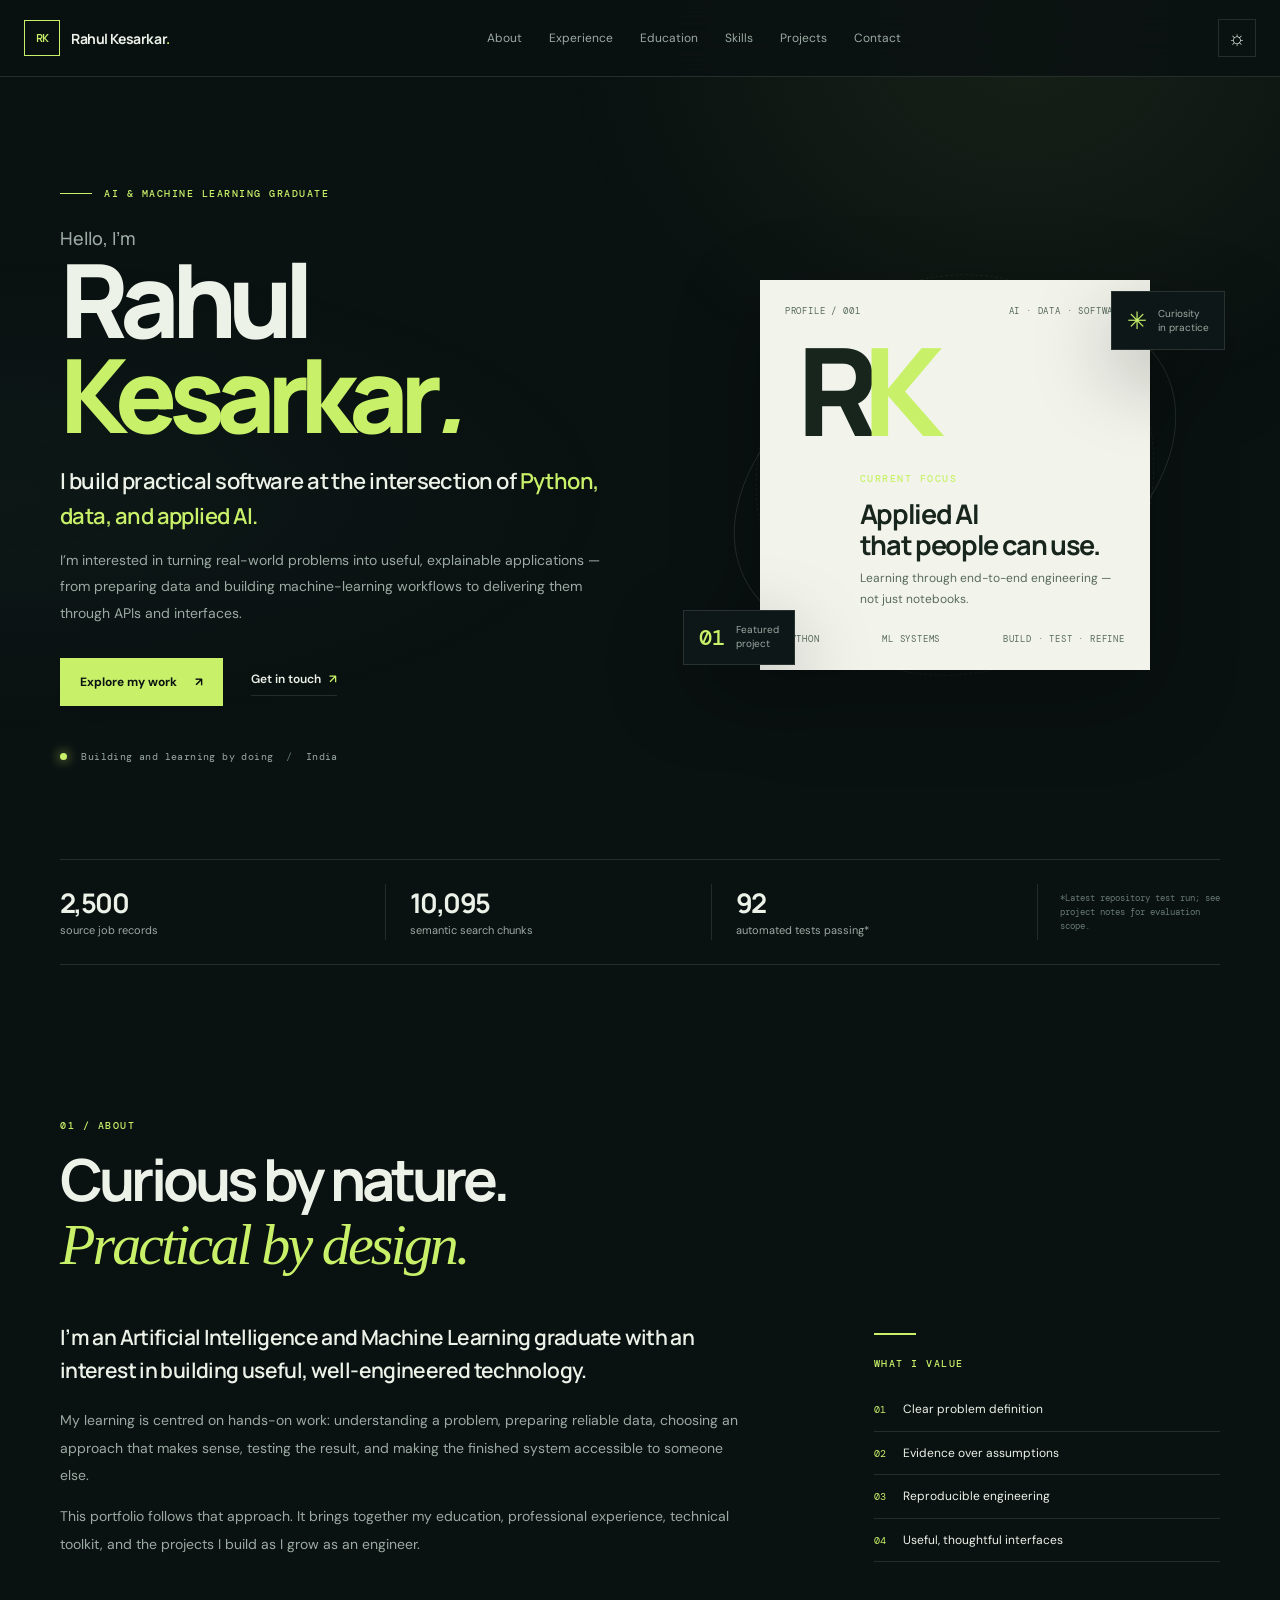
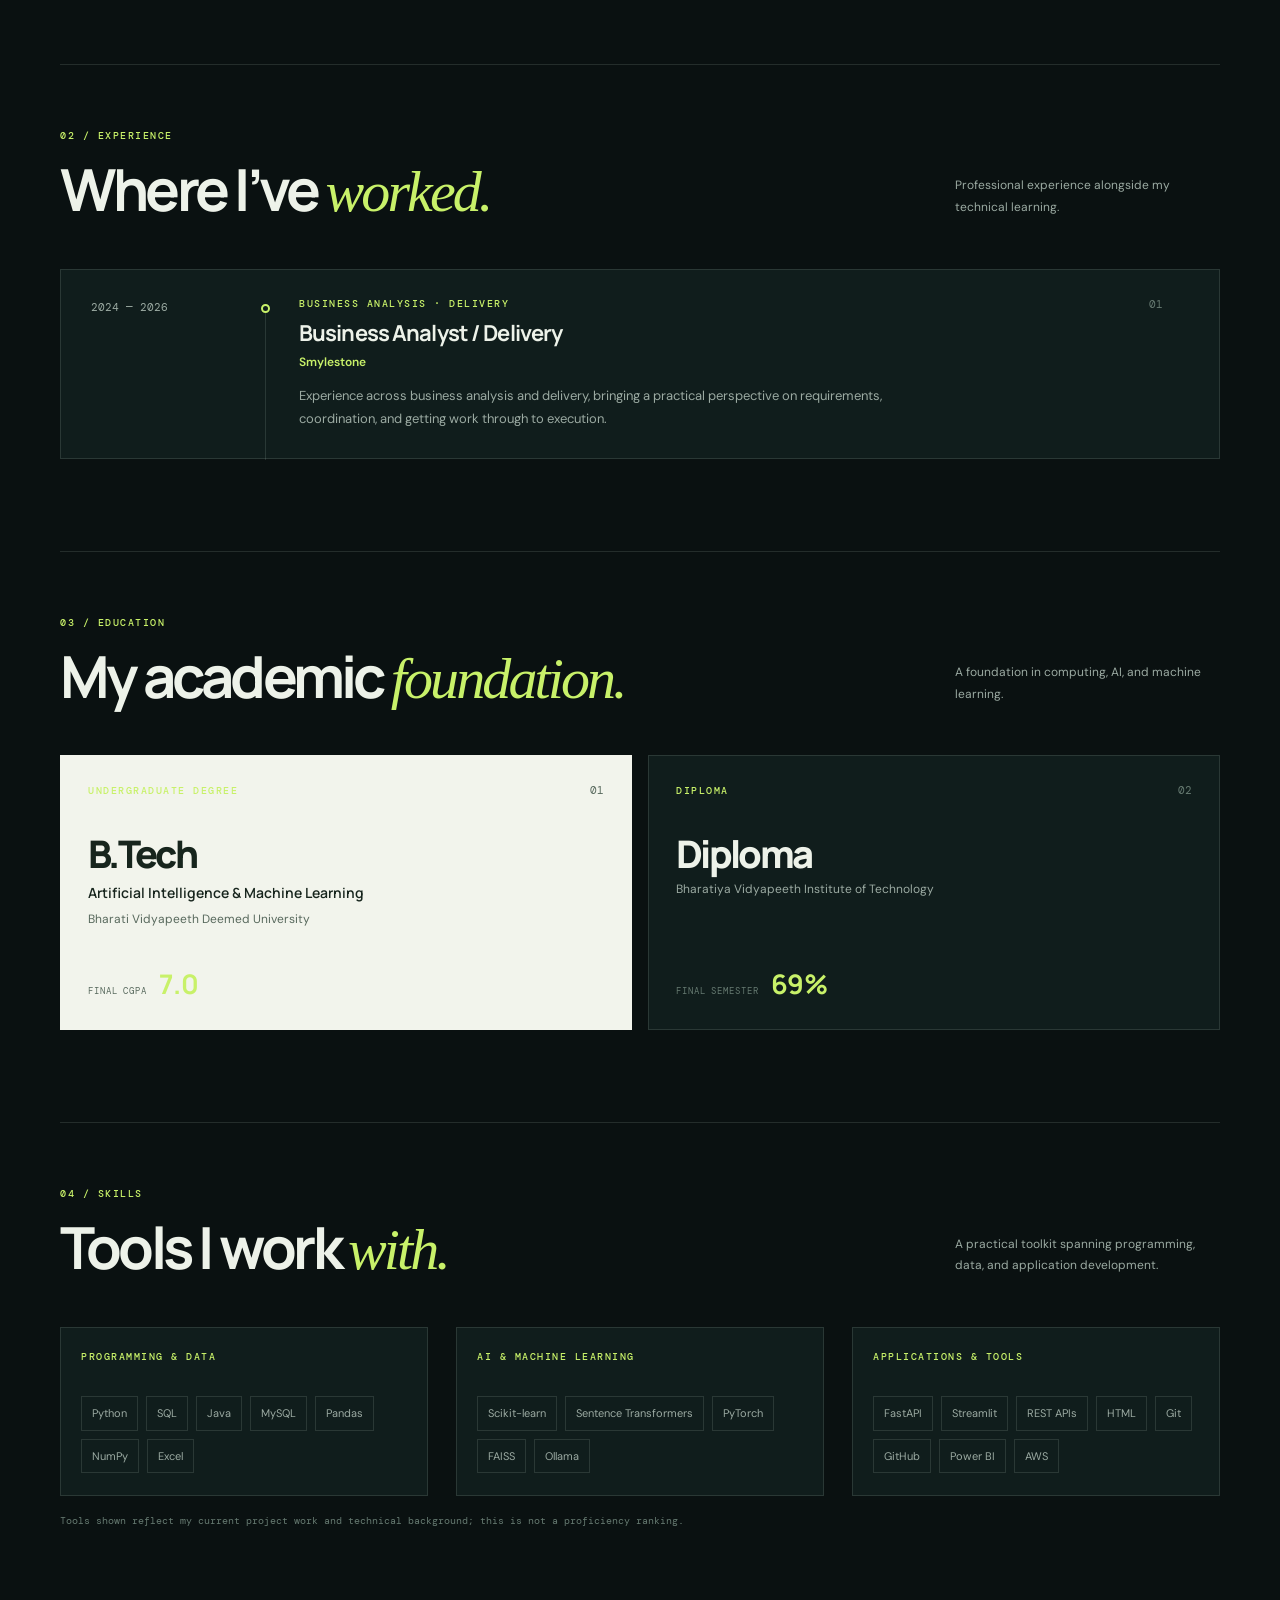
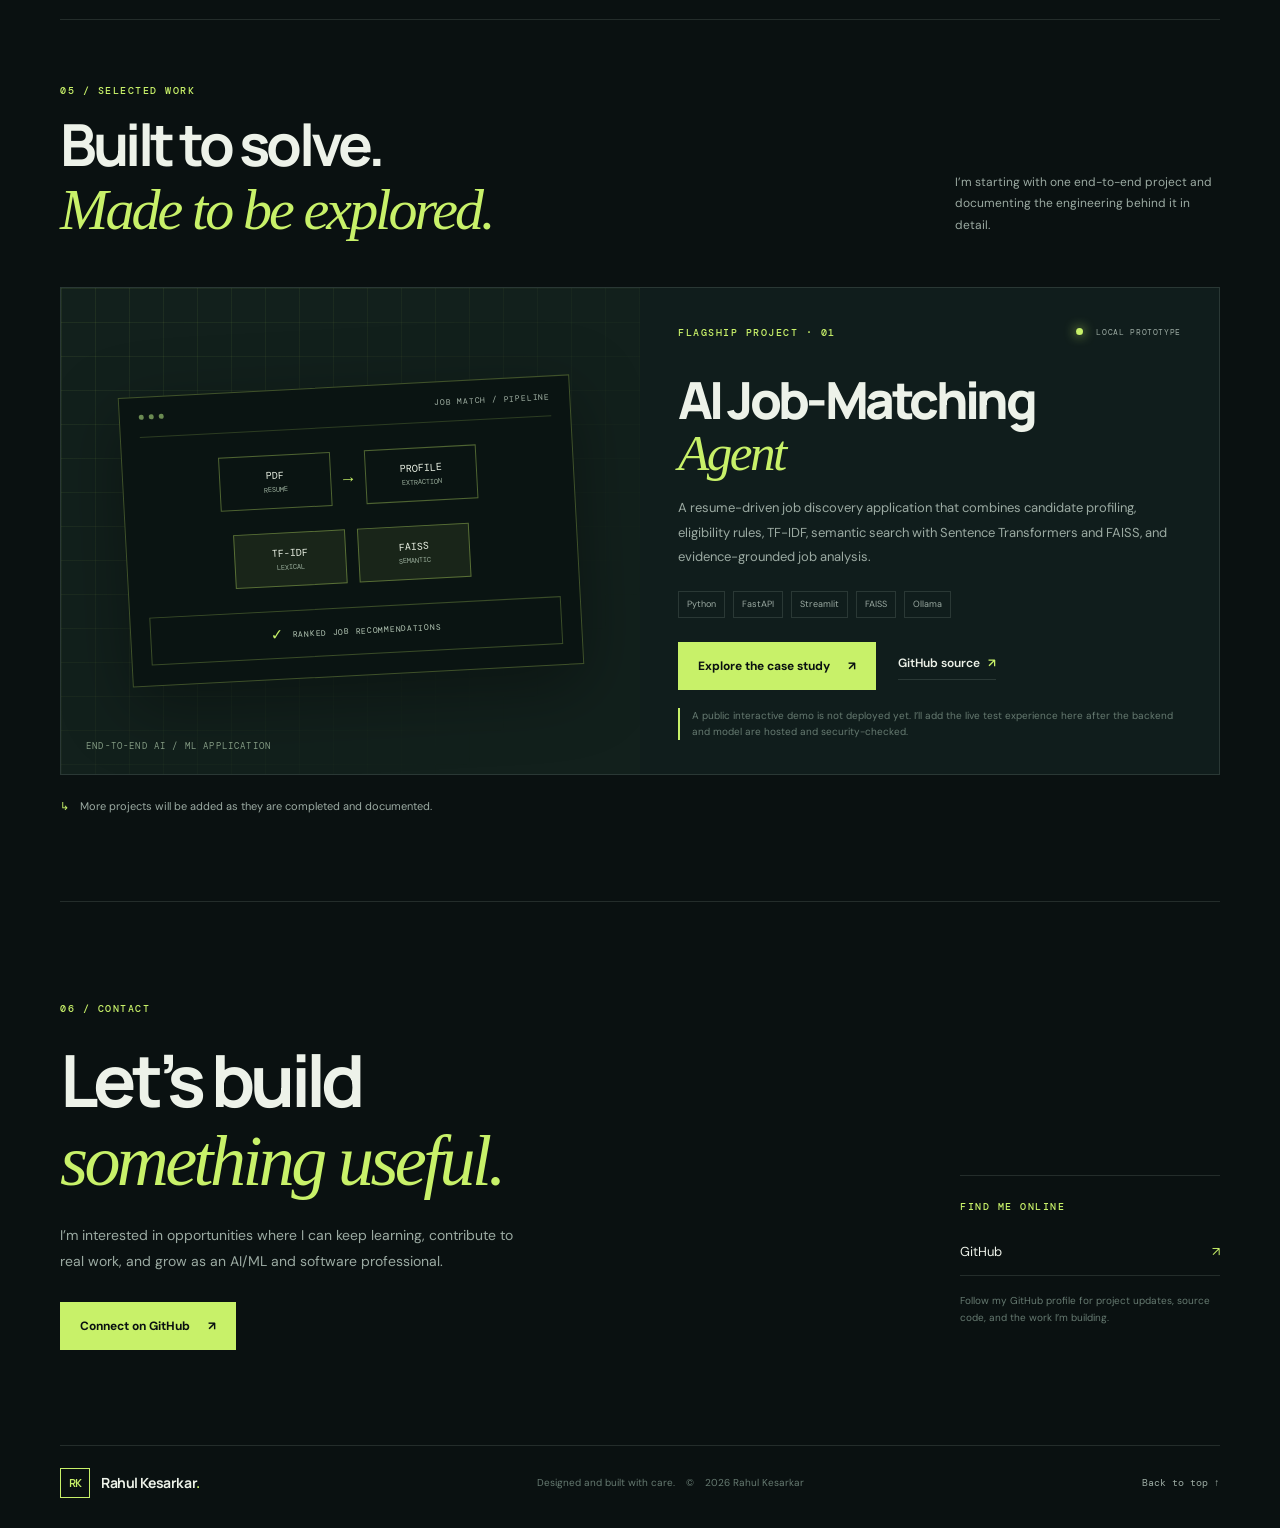
==== commit 20cf56fe: "Polish portfolio contact section copy" ====
--- a/docs/index.html
+++ b/docs/index.html
@@ -220,7 +220,7 @@
       <div class="contact-side" data-reveal>
         <span class="micro-label">FIND ME ONLINE</span>
         <a href="https://github.com/rahulkesarkar" target="_blank" rel="noopener noreferrer">GitHub <span aria-hidden="true">↗</span></a>
-        <span class="contact-note">Professional links and resume details can be added here once the final URLs and file are confirmed.</span>
+        <span class="contact-note">Follow my GitHub profile for project updates, source code, and the work I’m building.</span>
       </div>
     </section>
   </main>
--- a/docs/assets/css/site.css
+++ b/docs/assets/css/site.css
@@ -2,13 +2,13 @@
   color-scheme:dark;
   --bg:#0a1111;--bg-soft:#0d1717;--panel:#101d1c;--panel-2:#142321;
   --text:#edf2e9;--muted:#9baaa2;--subtle:#667a71;--line:rgba(212,235,219,.13);
-  --accent:#c8f169;--accent-2:#a7cf58;--ink:#0a1111;--header:rgba(10,17,17,.84);
+  --accent:#c8f169;--accent-button:#c8f169;--accent-2:#a7cf58;--ink:#0a1111;--button-hover-ink:#0a1111;--header:rgba(10,17,17,.84);
   --shadow:0 26px 80px rgba(0,0,0,.28);--radius:4px;
 }
 [data-theme="light"]{
   color-scheme:light;--bg:#f3f5ef;--bg-soft:#e9eee5;--panel:#fff;--panel-2:#edf2e8;
-  --text:#17221d;--muted:#586960;--subtle:#78877d;--line:rgba(22,46,32,.15);
-  --accent:#718f27;--accent-2:#58731c;--ink:#fff;--header:rgba(243,245,239,.88);
+  --text:#17221d;--muted:#586960;--subtle:#626f65;--line:rgba(22,46,32,.15);
+  --accent:#58721e;--accent-button:#718f27;--accent-2:#58731c;--ink:#111a13;--button-hover-ink:#fff;--header:rgba(243,245,239,.88);
   --shadow:0 26px 80px rgba(29,49,35,.10);
 }
 *{box-sizing:border-box}
@@ -50,8 +50,8 @@
 .hero-cta{display:flex;align-items:center;gap:28px;margin-top:32px}
 .button{min-height:48px;padding:0 20px;display:inline-flex;gap:18px;align-items:center;justify-content:center;font:700 12px "DM Sans",sans-serif;transition:transform .2s,background .2s,color .2s}
 .button:hover{transform:translateY(-2px)}
-.button-primary{background:var(--accent);color:var(--ink)}
-.button-primary:hover{background:var(--accent-2);color:#fff}
+.button-primary{background:var(--accent-button,var(--accent));color:var(--ink)}
+.button-primary:hover{background:var(--accent-2);color:var(--button-hover-ink,var(--ink))}
 .text-link{font-size:12px;font-weight:600;color:var(--text);border-bottom:1px solid var(--line);padding-bottom:5px}
 .text-link span{color:var(--accent);margin-left:5px}
 .hero-meta{display:flex;align-items:center;gap:13px;margin-top:44px;color:var(--muted);font:10px "DM Mono",monospace;letter-spacing:.04em}
@@ -64,10 +64,10 @@
 .profile-panel{position:relative;z-index:1;width:min(100%,390px);min-height:390px;padding:24px;background:#f2f4ec;color:#17251d;border:1px solid rgba(242,244,236,.85);box-shadow:var(--shadow);display:flex;flex-direction:column;justify-content:space-between}
 .panel-topline,.panel-bottomline{display:flex;justify-content:space-between;gap:12px;color:var(--subtle);font:9px "DM Mono",monospace;letter-spacing:.09em}
 /* Warm-white contrast panels: a restrained paper tone against the dark canvas. */
-.profile-panel .panel-topline,.profile-panel .panel-bottomline{color:#748477}
-.profile-panel .micro-label{color:#6c872c}
+.profile-panel .panel-topline,.profile-panel .panel-bottomline{color:#58695d}
+.profile-panel .micro-label{color:var(--accent)}
 .profile-panel .monogram{color:#17251d}
-.profile-panel .monogram span{color:#718f27}
+.profile-panel .monogram span{color:var(--accent)}
 .profile-panel .profile-caption h2{color:#17251d}
 .profile-panel .profile-caption p{color:#58695d}
 .monogram{font:800 122px/.8 "Manrope",sans-serif;letter-spacing:-.13em;color:var(--text);padding-left:12px}
@@ -113,7 +113,7 @@
 .timeline-index,.edu-index{font:11px "DM Mono",monospace;color:var(--subtle)}
 .education-grid{display:grid;grid-template-columns:1fr 1fr;gap:16px}
 .education-card{position:relative;min-height:275px;padding:27px;background:var(--panel);border:1px solid var(--line);display:flex;flex-direction:column;align-items:flex-start}
-.education-featured{background:#f2f4ec;border-color:#f2f4ec;color:#17251d}.education-featured .micro-label{color:#6c872c}.education-featured .edu-index{color:#819083}.education-featured h3,.education-featured .edu-speciality{color:#17251d}.education-featured .edu-institution{color:#58695d}.education-featured .edu-result span{color:#738176}.education-featured .edu-result strong{color:#6c872c}
+.education-featured{background:#f2f4ec;border-color:#f2f4ec;color:#17251d}.education-featured .micro-label{color:var(--accent)}.education-featured .edu-index{color:#58695d}.education-featured h3,.education-featured .edu-speciality{color:#17251d}.education-featured .edu-institution{color:#58695d}.education-featured .edu-result span{color:#58695d}.education-featured .edu-result strong{color:var(--accent)}
 .edu-top{width:100%;display:flex;align-items:center;justify-content:space-between}
 .education-card h3{margin:30px 0 0;font:800 38px "Manrope",sans-serif;letter-spacing:-.07em}
 .edu-speciality{margin:4px 0 7px;font:600 14px "Manrope",sans-serif}
@@ -166,8 +166,8 @@
 .site-footer>p span{margin-left:8px}
 .back-top{font:10px "DM Mono",monospace;color:var(--muted)}
 .back-top:hover{color:var(--accent)}
-[data-reveal]{opacity:0;transform:translateY(18px);transition:opacity .7s ease,transform .7s ease}
-[data-reveal].is-visible{opacity:1;transform:translateY(0)}
+.js [data-reveal]{opacity:0;transform:translateY(18px);transition:opacity .7s ease,transform .7s ease}
+.js [data-reveal].is-visible{opacity:1;transform:translateY(0)}
 /* Project case-study page */
 .project-hero{padding:78px 0 54px;border-bottom:1px solid var(--line)}
 .breadcrumb{display:flex;gap:10px;align-items:center;color:var(--subtle);font:10px "DM Mono",monospace;margin-bottom:33px}
@@ -281,5 +281,5 @@
 @media(prefers-reduced-motion:reduce){
  html{scroll-behavior:auto}
  *,*::before,*::after{animation-duration:.01ms!important;animation-iteration-count:1!important;transition-duration:.01ms!important}
- [data-reveal]{opacity:1;transform:none}
+ .js [data-reveal]{opacity:1;transform:none}
 }
